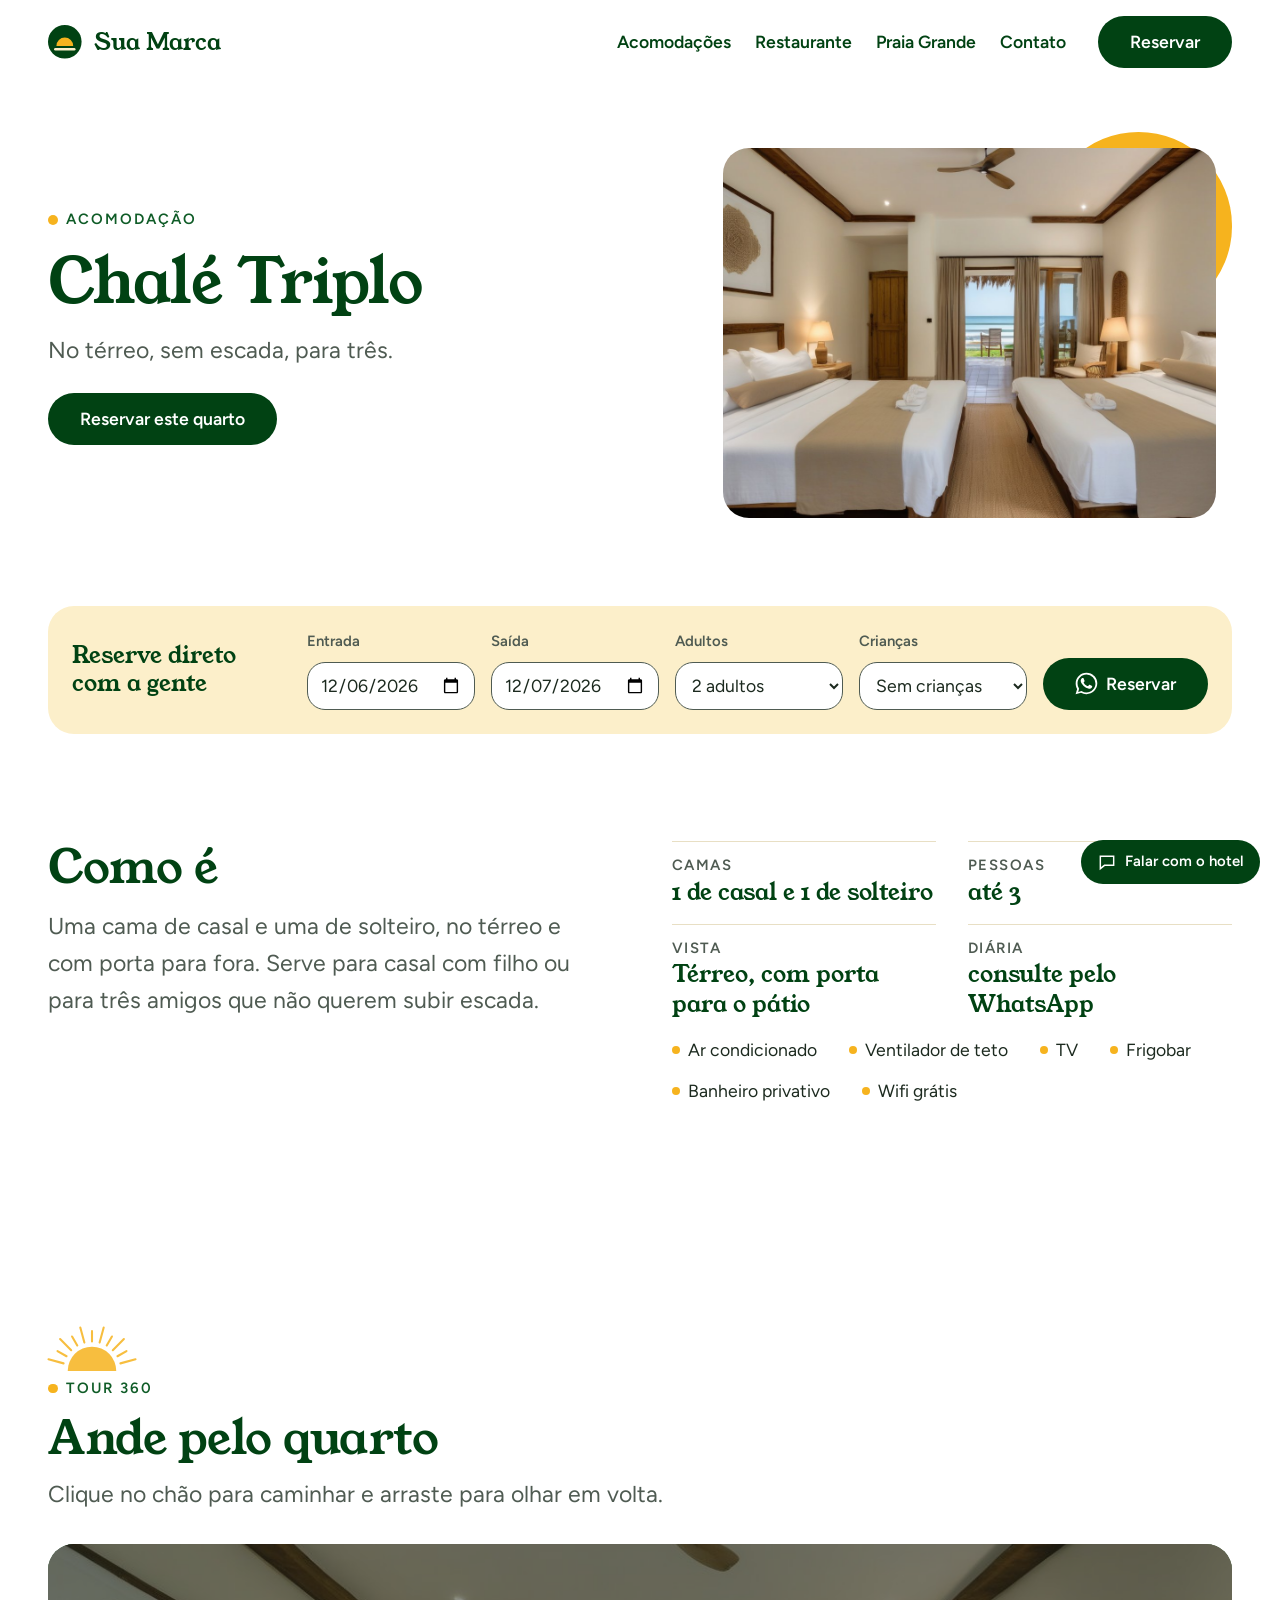
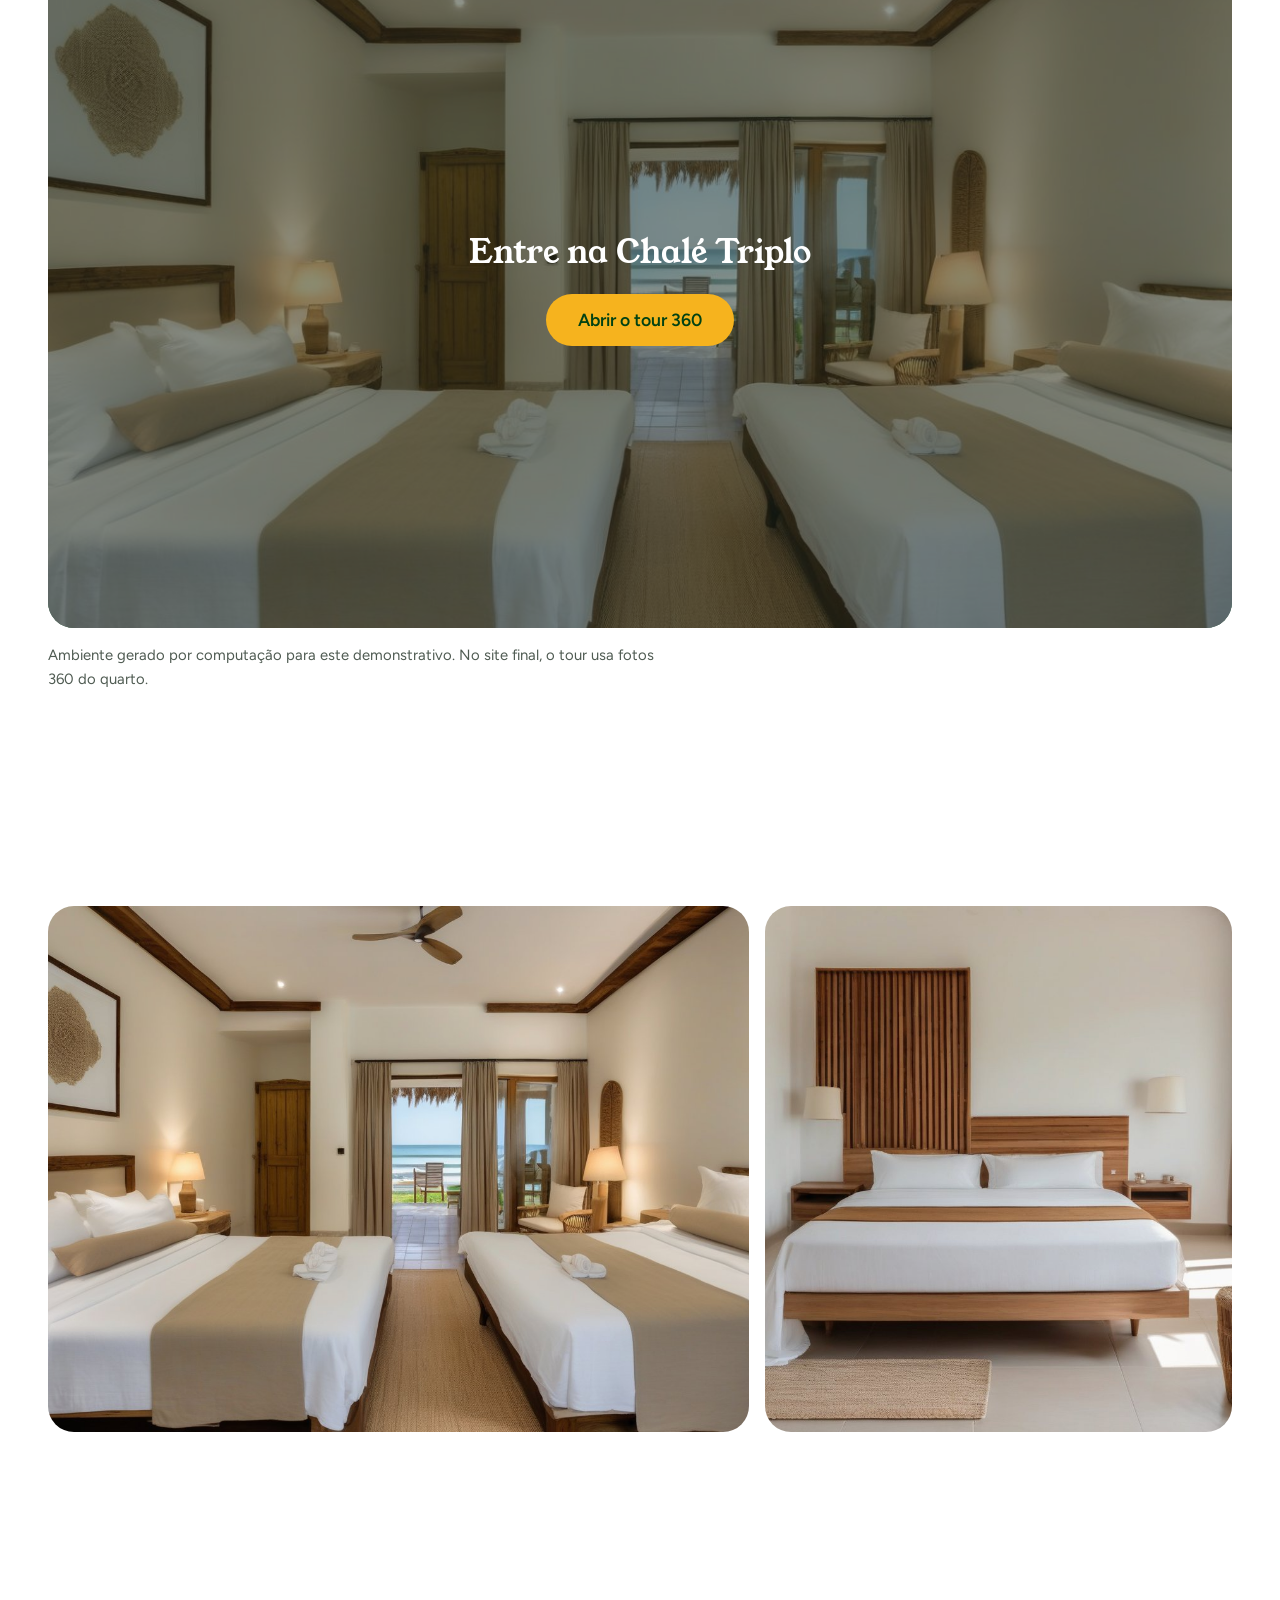
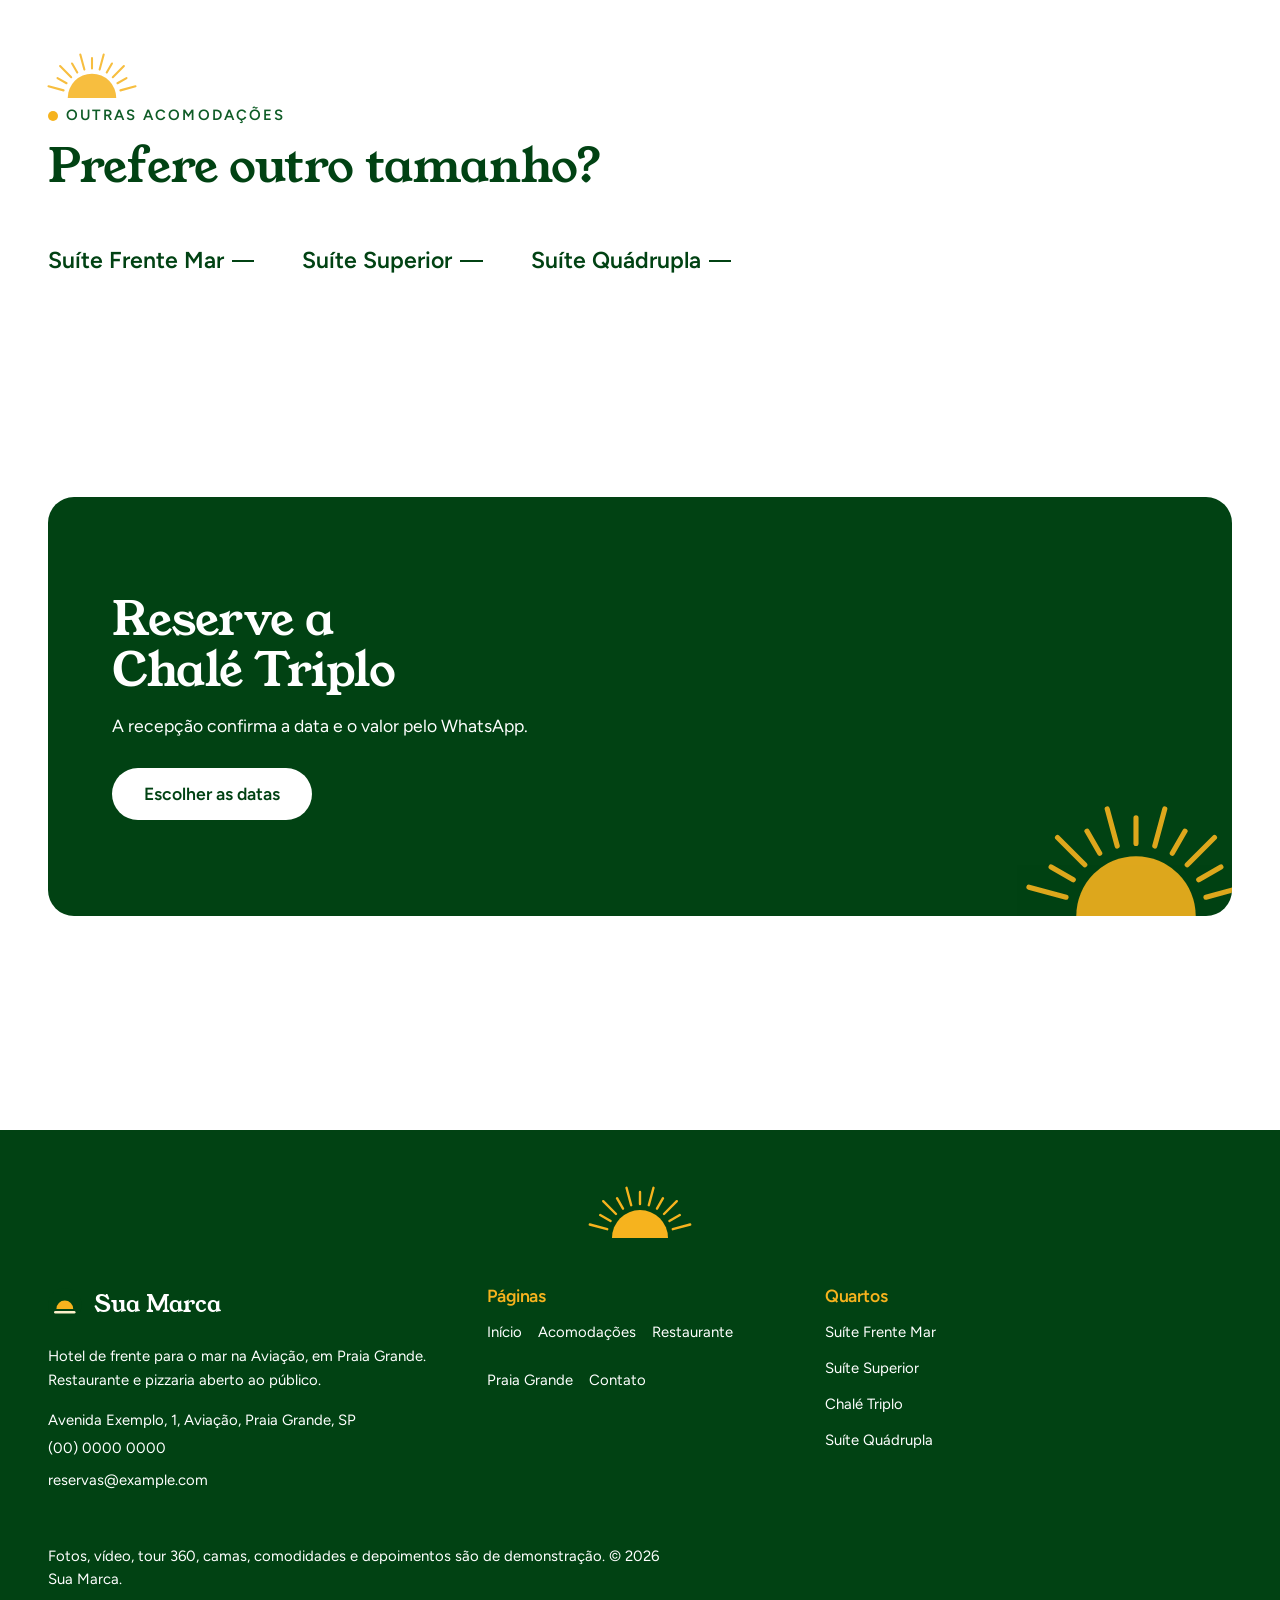
==== chale-triplo.html @ ce3e1bea "Demo multipagina com tour 360 dos quartos" ====
<!doctype html>
<html lang="pt-BR">
<head>
<meta charset="utf-8">
<meta name="viewport" content="width=device-width, initial-scale=1">
<title>Chalé Triplo em Praia Grande, de frente para o mar | Sua Marca</title>
<meta name="description" content="Chalé Triplo no hotel de frente para o mar da Aviação, em Praia Grande: No térreo, sem escada, para três. Tour 360 e reserva pelo WhatsApp.">
<link rel="canonical" href="https://lugusofficial.github.io/hotel-frente-mar-praia-grande/chale-triplo.html">
<meta property="og:type" content="website">
<meta property="og:site_name" content="Sua Marca">
<meta property="og:title" content="Chalé Triplo em Praia Grande, de frente para o mar | Sua Marca">
<meta property="og:description" content="Chalé Triplo no hotel de frente para o mar da Aviação, em Praia Grande: No térreo, sem escada, para três. Tour 360 e reserva pelo WhatsApp.">
<meta property="og:url" content="https://lugusofficial.github.io/hotel-frente-mar-praia-grande/chale-triplo.html">
<meta property="og:image" content="assets/frente-mar-2.jpg">
<meta name="twitter:card" content="summary_large_image">
<meta name="theme-color" content="#014213">
<link rel="icon" href="assets/favicon.svg" type="image/svg+xml">
<link rel="preconnect" href="https://fonts.googleapis.com">
<link rel="preconnect" href="https://fonts.gstatic.com" crossorigin>
<link rel="stylesheet" href="https://fonts.googleapis.com/css2?family=Young+Serif&family=Figtree:wght@400;600&display=swap">
<link rel="stylesheet" href="css/tokens.css?v=3a400d22">
<link rel="stylesheet" href="css/base.css?v=050fb767">
<link rel="stylesheet" href="css/site.css?v=3a13e930">
<script type="application/ld+json">{"@context": "https://schema.org", "@type": "Hotel", "name": "Sua Marca", "description": "Hotel de frente para o mar no bairro Aviação, em Praia Grande, com restaurante e pizzaria aberto ao público.", "url": "https://lugusofficial.github.io/hotel-frente-mar-praia-grande/", "telephone": "+0000000000", "email": "reservas@example.com", "address": {"@type": "PostalAddress", "streetAddress": "Avenida Exemplo, 1", "addressLocality": "Praia Grande", "addressRegion": "SP", "addressCountry": "BR"}, "amenityFeature": [{"@type": "LocationFeatureSpecification", "name": "Restaurante", "value": true}, {"@type": "LocationFeatureSpecification", "name": "Wifi grátis", "value": true}, {"@type": "LocationFeatureSpecification", "name": "Ar condicionado", "value": true}]}</script>
<script type="module" src="js/tour.js?v=59a9ff1e"></script>
<script src="js/main.js?v=dd145b68" defer></script>
<script src="js/atendente.js?v=088902ae" defer></script>
</head>
<body>
<a class="skip-link" href="#main">Pular para o conteúdo</a>
<header class="site-header">
  <div class="container site-header__inner">
    <a class="brand" href="index.html" aria-label="Sua Marca, página inicial"><svg class="brand__marca" viewBox="0 0 32 32" aria-hidden="true" focusable="false"><circle cx="16" cy="16" r="16" fill="#014213"/><path d="M8 20a8 8 0 0 1 16 0z" fill="#f6b31e"/><path d="M7 23h18" stroke="#fcefca" stroke-width="2.4" stroke-linecap="round"/></svg><span>Sua Marca</span></a>
    <button class="nav-toggle" type="button" aria-expanded="false" aria-controls="site-nav">
      <svg class="icon icon--menu" viewBox="0 0 24 24" aria-hidden="true" focusable="false"><path d="M4 7h16M4 12h16M4 17h16"/></svg>
      <svg class="icon icon--close" viewBox="0 0 24 24" aria-hidden="true" focusable="false" hidden><path d="M6 6l12 12M18 6L6 18"/></svg>
      <span class="visually-hidden">Menu</span>
    </button>
    <nav class="site-nav" id="site-nav" aria-label="Principal" data-open="false">
      <ul><li><a href="acomodacoes.html">Acomodações</a></li><li><a href="restaurante.html">Restaurante</a></li><li><a href="praia-grande.html">Praia Grande</a></li><li><a href="contato.html">Contato</a></li></ul>
      <a class="btn btn--primary" href="#reservar">Reservar</a>
    </nav>
  </div>
</header>
<main id="main">
  <section class="topo hero">
    <div class="container topo__grade">
      <div class="stack">
        <p class="kicker">Acomodação</p>
        <h1>Chalé Triplo</h1>
        <p class="lead">No térreo, sem escada, para três.</p>
        <div class="cluster"><a class="btn btn--primary" href="#reservar">Reservar este quarto</a></div>
      </div>
      <div class="topo__foto"><img src="assets/triplo-1.jpg" alt="Chalé com duas camas de lençol branco e faixas cor de areia, ventilador de teto e porta aberta para um pátio com o mar ao fundo" width="1216" height="832" decoding="async"></div>
    </div>
  </section>

<div class="reserva" id="reservar">
  <form class="container reserva__form" action="contato.html" method="get" data-reserva data-whatsapp="https://wa.me/0000000000" data-quarto="Chalé Triplo">
    <p class="reserva__titulo">Reserve direto com a gente</p>
    <div class="field"><label for="r-entrada">Entrada</label><input id="r-entrada" name="entrada" type="date" required></div>
    <div class="field"><label for="r-saida">Saída</label><input id="r-saida" name="saida" type="date" required></div>
    <div class="field"><label for="r-adultos">Adultos</label><select id="r-adultos" name="adultos"><option value="1">1 adulto</option><option value="2" selected>2 adultos</option><option value="3">3 adultos</option><option value="4">4 adultos</option></select></div>
    <div class="field"><label for="r-criancas">Crianças</label><select id="r-criancas" name="criancas"><option value="0" selected>Sem crianças</option><option value="1">1 criança</option><option value="2">2 crianças</option><option value="3">3 crianças</option></select></div>
    <button class="btn btn--primary" type="submit"><svg class="icon icon--wa" viewBox="0 0 24 24" aria-hidden="true" focusable="false"><path d="M17.47 14.38c-.3-.15-1.76-.87-2.03-.97-.27-.1-.47-.15-.67.15-.2.3-.77.97-.94 1.17-.17.2-.35.22-.65.07-.3-.15-1.26-.46-2.4-1.48-.89-.79-1.49-1.77-1.66-2.07-.17-.3-.02-.46.13-.61.13-.13.3-.35.45-.52.15-.17.2-.3.3-.5.1-.2.05-.37-.02-.52-.07-.15-.67-1.62-.92-2.22-.24-.58-.49-.5-.67-.51h-.57c-.2 0-.52.07-.8.37-.27.3-1.04 1.02-1.04 2.48s1.07 2.88 1.21 3.08c.15.2 2.1 3.2 5.08 4.49.71.31 1.26.49 1.69.63.71.23 1.36.2 1.87.12.57-.09 1.76-.72 2.01-1.41.25-.7.25-1.29.17-1.41-.07-.13-.27-.2-.57-.35zM12.05 21.5h-.01a9.4 9.4 0 0 1-4.79-1.31l-.34-.2-3.56.93.95-3.47-.22-.36a9.38 9.38 0 0 1-1.44-5.01c0-5.19 4.23-9.41 9.42-9.41a9.36 9.36 0 0 1 6.66 2.76 9.35 9.35 0 0 1 2.75 6.66c0 5.19-4.23 9.41-9.42 9.41zm8.02-17.43A11.27 11.27 0 0 0 12.05.75C5.8.75.72 5.83.72 12.08c0 2 .52 3.95 1.52 5.66L.62 23.25l5.65-1.48a11.3 11.3 0 0 0 5.78 1.48h.01c6.25 0 11.33-5.08 11.33-11.33 0-3.03-1.18-5.87-3.32-8.01z"/></svg>Reservar</button>
    <p class="form-status visually-hidden" role="status"></p>
  </form>
</div>

  <section class="section" aria-labelledby="como-titulo">
    <div class="container ficha-grade">
      <div class="stack">
        <h2 id="como-titulo">Como é</h2>
        <p class="lead">Uma cama de casal e uma de solteiro, no térreo e com porta para fora. Serve para casal com filho ou para três amigos que não querem subir escada.</p>
      </div>
      <div class="stack">
        <dl class="ficha">
          <div><dt>Camas</dt><dd>1 de casal e 1 de solteiro</dd></div>
          <div><dt>Pessoas</dt><dd>até 3</dd></div>
          <div><dt>Vista</dt><dd>Térreo, com porta para o pátio</dd></div>
          <div><dt>Diária</dt><dd>consulte pelo WhatsApp</dd></div>
        </dl>
        <ul class="comodidades"><li>Ar condicionado</li><li>Ventilador de teto</li><li>TV</li><li>Frigobar</li><li>Banheiro privativo</li><li>Wifi grátis</li></ul>
      </div>
    </div>
  </section>

  <section class="section" aria-labelledby="tour-titulo">
    <div class="container tour" data-tour>
      <div class="cabeca">
        <p class="kicker">Tour 360</p>
        <h2 id="tour-titulo">Ande pelo quarto</h2>
        <p class="lead">Clique no chão para caminhar e arraste para olhar em volta.</p>
      </div>
      <div class="tour__palco" data-tour-palco tabindex="0" aria-label="Tour 360 do quarto Chalé Triplo. Setas ou W A S D andam e giram.">
        <canvas aria-hidden="true"></canvas>
        <div class="tour__portas" data-tour-portas></div>
        <p class="tour__onde" data-tour-onde>Chalé Triplo</p>
        <div class="tour__controles">
          <button type="button" data-tour-mov="frente:1" aria-label="Andar para frente"><svg class="icon" viewBox="0 0 24 24" aria-hidden="true" focusable="false"><path d="M12 19V5M6 11l6-6 6 6"/></svg></button>
          <button type="button" data-tour-tela aria-label="Tela cheia"><svg class="icon" viewBox="0 0 24 24" aria-hidden="true" focusable="false"><path d="M4 9V4h5M20 9V4h-5M4 15v5h5M20 15v5h-5"/></svg></button>
          <button type="button" data-tour-mov="giro:-1" aria-label="Girar para a esquerda"><svg class="icon" viewBox="0 0 24 24" aria-hidden="true" focusable="false"><path d="M15 6l-6 6 6 6"/></svg></button>
          <button type="button" data-tour-mov="frente:-1" aria-label="Andar para trás"><svg class="icon" viewBox="0 0 24 24" aria-hidden="true" focusable="false"><path d="M12 5v14M6 13l6 6 6-6"/></svg></button>
          <button type="button" data-tour-mov="giro:1" aria-label="Girar para a direita"><svg class="icon" viewBox="0 0 24 24" aria-hidden="true" focusable="false"><path d="M9 6l6 6-6 6"/></svg></button>
        </div>
        <div class="tour__veu" data-tour-veu aria-hidden="true"></div>
        <div class="tour__capa">
          <img src="assets/triplo-1.jpg" alt="Chalé com duas camas de lençol branco e faixas cor de areia, ventilador de teto e porta aberta para um pátio com o mar ao fundo" width="1216" height="832" loading="lazy" decoding="async">
          <div>
            <p>Entre na Chalé Triplo</p>
            <button class="btn btn--primary" type="button" data-tour-entrar>Abrir o tour 360</button>
          </div>
        </div>
      </div>
      <p class="visually-hidden" role="status" data-tour-status></p>
      <p class="tour__aviso" data-tour-aviso hidden>O tour não abriu neste navegador. As fotos e a descrição estão logo abaixo.</p>
      <p class="tour__dica">Ambiente gerado por computação para este demonstrativo. No site final, o tour usa fotos 360 do quarto.</p>
    </div>
  </section>
<script type="application/json" id="tour-dados">{"inicio": "triplo", "nos": {"triplo": {"nome": "Chalé Triplo", "olhar": 0.3, "andar": 1.2, "dica": "Clique no chão para andar.", "links": [], "img": "assets/tour/triplo.jpg", "dist": "assets/tour/triplo-d.png"}}}</script>

  <section class="section">
    <div class="container">
      <h2 class="visually-hidden">Fotos</h2>
      <div class="galeria" data-reveal-filhos>
        <img src="assets/triplo-1.jpg" alt="Chalé com duas camas de lençol branco e faixas cor de areia, ventilador de teto e porta aberta para um pátio com o mar ao fundo" width="1216" height="832" loading="lazy" decoding="async">
        <img src="assets/triplo-2.jpg" alt="Chalé claro com cama de casal, cabeceira de madeira, banquinho de palha e tapete" width="1216" height="832" loading="lazy" decoding="async">
      </div>
    </div>
  </section>

  <section class="section" aria-labelledby="outros-titulo">
    <div class="container">
      <div class="cabeca">
        <p class="kicker">Outras acomodações</p>
        <h2 id="outros-titulo">Prefere outro tamanho?</h2>
      </div>
      <div class="outros"><a class="link-seta" href="suite-frente-mar.html">Suíte Frente Mar</a><a class="link-seta" href="suite-superior.html">Suíte Superior</a><a class="link-seta" href="suite-quadrupla.html">Suíte Quádrupla</a></div>
    </div>
  </section>

  <section class="section chamada">
    <div class="container">
      <div class="chamada__bloco">
        <h2>Reserve a Chalé Triplo</h2>
        <p>A recepção confirma a data e o valor pelo WhatsApp.</p>
        <a class="btn btn--claro" href="#reservar">Escolher as datas</a>
      </div>
    </div>
  </section>
</main>

<div class="atendente" data-atendente data-whatsapp="https://wa.me/0000000000" hidden>
  <button class="atendente__abrir" type="button" data-atendente-abrir aria-expanded="false" aria-controls="atendente-painel">
    <svg class="atendente__icone" viewBox="0 0 24 24" aria-hidden="true" focusable="false"><path d="M4 5h16v11H9l-5 4z"/></svg>
    <span>Falar com o hotel</span>
  </button>
  <div class="atendente__painel" id="atendente-painel" role="dialog" aria-labelledby="atendente-titulo" data-atendente-painel hidden>
    <div class="atendente__topo">
      <p class="atendente__titulo" id="atendente-titulo">Atendente de demonstração</p>
      <button class="atendente__fechar" type="button" data-atendente-fechar>
        <svg class="icon" viewBox="0 0 24 24" aria-hidden="true" focusable="false"><path d="M6 6l12 12M18 6L6 18"/></svg>
        <span class="visually-hidden">Fechar a conversa</span>
      </button>
    </div>
    <ol class="atendente__mensagens" data-atendente-mensagens aria-live="polite"></ol>
    <ul class="atendente__chips" data-atendente-chips></ul>
    <form class="atendente__form" data-atendente-form>
      <label class="visually-hidden" for="atendente-texto">Sua mensagem</label>
      <input id="atendente-texto" type="text" autocomplete="off" maxlength="200" placeholder="Pergunte sobre quartos, vista ou o restaurante">
      <button class="atendente__enviar" type="submit">Enviar</button>
    </form>
    <p class="atendente__aviso">Respostas automáticas de demonstração. Para reservar, a conversa segue no WhatsApp.</p>
  </div>
</div>
<footer class="site-footer">
  <div class="sol-divisor" aria-hidden="true"></div>
  <div class="container">
    <div class="rodape">
      <div class="stack">
        <a class="brand" href="index.html" aria-label="Sua Marca, página inicial"><svg class="brand__marca" viewBox="0 0 32 32" aria-hidden="true" focusable="false"><circle cx="16" cy="16" r="16" fill="#014213"/><path d="M8 20a8 8 0 0 1 16 0z" fill="#f6b31e"/><path d="M7 23h18" stroke="#fcefca" stroke-width="2.4" stroke-linecap="round"/></svg><span>Sua Marca</span></a>
        <p>Hotel de frente para o mar na Aviação, em Praia Grande. Restaurante e pizzaria aberto ao público.</p>
        <p>Avenida Exemplo, 1, Aviação, Praia Grande, SP<br><a href="tel:+0000000000">(00) 0000 0000</a><br><a href="mailto:reservas@example.com">reservas@example.com</a></p>
      </div>
      <nav aria-label="Rodapé">
        <h2>Páginas</h2>
        <ul><li><a href="index.html">Início</a></li><li><a href="acomodacoes.html">Acomodações</a></li><li><a href="restaurante.html">Restaurante</a></li><li><a href="praia-grande.html">Praia Grande</a></li><li><a href="contato.html">Contato</a></li></ul>
      </nav>
      <div>
        <h2>Quartos</h2>
        <ul><li><a href="suite-frente-mar.html">Suíte Frente Mar</a></li><li><a href="suite-superior.html">Suíte Superior</a></li><li><a href="chale-triplo.html">Chalé Triplo</a></li><li><a href="suite-quadrupla.html">Suíte Quádrupla</a></li></ul>
      </div>
    </div>
    <p class="rodape__fim">Fotos, vídeo, tour 360, camas, comodidades e depoimentos são de demonstração. © <span data-year>2026</span> Sua Marca.</p>
  </div>
</footer>
</body>
</html>
---- css/tokens.css ----
/* Tokens escritos a mao a partir do DESIGN.md do projeto: sol nascendo no mar.
   Branco dominante, o verde escuro da marca no texto forte, botoes e rodape,
   o amarelo do sol em blocos com texto verde em cima e o creme para alternar
   secoes. Sem vermelho, sem azul. */
:root {
  --branco: #ffffff;
  --verde: #014213;
  --verde-medio: #0f5c27;
  --sol: #f6b31e;
  --creme: #fcefca;
  --tinta: #1c2a1f;
  --cinza: #4f5b52;
  --linha: #e8dfc4;

  --color-bg: var(--branco);
  --color-text: var(--tinta);
  --color-muted: var(--cinza);
  --color-surface: var(--creme);
  --color-rule: var(--linha);
  --color-accent: var(--verde);
  --color-on-accent: var(--branco);
  --color-focus: var(--verde);

  /* Duas familias (teto do build-rules): Young Serif nos titulos, Figtree no
     texto, rotulos e botoes. O DESIGN.md pede ainda a Basic no texto corrido;
     ficou fora por ser a terceira familia. */
  --font-display: "Young Serif", Georgia, "Times New Roman", serif;
  --font-body: "Figtree", system-ui, -apple-system, "Segoe UI", sans-serif;
  --weight-display: 400;
  --weight-display-strong: 400;
  --weight-body: 400;
  --weight-body-medium: 600;

  --step--1: clamp(0.88rem, 0.85rem + 0.1vw, 0.94rem);
  --step-0: clamp(1rem, 0.96rem + 0.2vw, 1.1rem);
  --step-1: clamp(1.2rem, 1.12rem + 0.4vw, 1.45rem);
  --step-2: clamp(1.5rem, 1.3rem + 0.9vw, 2.05rem);
  --step-3: clamp(2rem, 1.6rem + 1.7vw, 3rem);
  --step-4: clamp(2.4rem, 1.8rem + 2.6vw, 4rem);
  --step-5: clamp(2.7rem, 1.9rem + 3.8vw, 5.2rem);
  --leading-body: 1.6;
  --leading-tight: 1.08;
  --measure: 62ch;

  --space-1: 0.25rem;
  --space-2: 0.5rem;
  --space-3: 0.75rem;
  --space-4: 1rem;
  --space-5: 1.5rem;
  --space-6: 2rem;
  --space-7: 3rem;
  --space-8: 4rem;
  --space-9: 6rem;
  --gutter: 1.25rem;
  --container: 74rem;
  --section-gap: clamp(5rem, 3.5rem + 4vw, 7rem);

  --radius-sm: 8px;
  --radius-md: 18px;
  --radius-lg: 26px;
  --radius-pill: 999px;

  /* Diametro do carimbo redondo do sol. */
  --carimbo: 5.5rem;
  /* Altura do arco do sol atras dos titulos. */
  --sol-altura: 5rem;

  --sombra: 0 14px 40px color-mix(in srgb, var(--verde) 22%, transparent);
}
---- css/base.css ----
/* Generated by scaffold.py. Base layer: reset, typography, primitives. Do not duplicate these rules in site.css. */
*, *::before, *::after { box-sizing: border-box; }
* { margin: 0; }
html { -webkit-text-size-adjust: 100%; scroll-behavior: smooth; }
body {
  background: var(--color-bg);
  color: var(--color-text);
  font-family: var(--font-body);
  font-weight: var(--weight-body);
  font-size: var(--step-0);
  line-height: var(--leading-body);
  -webkit-font-smoothing: antialiased;
  overflow-wrap: anywhere;
}
img, svg, video { display: block; max-width: 100%; height: auto; }
img { border-radius: var(--radius-md); }
input, button, textarea, select { font: inherit; color: inherit; }
button { cursor: pointer; }
a { color: inherit; text-decoration-thickness: 1px; text-underline-offset: 0.15em; cursor: pointer; }
ul, ol { list-style: none; padding: 0; }
[hidden] { display: none !important; }
table { border-collapse: collapse; width: 100%; }
th, td { text-align: left; padding: var(--space-2) 0; vertical-align: top; }
hr, .rule { border: 0; border-top: 1px solid var(--color-rule); }

h1, h2, h3, h4 {
  font-family: var(--font-display);
  font-weight: var(--weight-display);
  line-height: var(--leading-tight);
  letter-spacing: -0.01em;
  text-wrap: balance;
}
h1 { font-size: var(--step-5); }
h2 { font-size: var(--step-3); }
h3 { font-size: var(--step-1); }
p, li, td, th, dd, dt, label, blockquote { max-width: var(--measure); }
.lead { font-size: var(--step-1); color: var(--color-muted); }
.muted { color: var(--color-muted); }
.label { font-size: var(--step--1); letter-spacing: 0.08em; text-transform: uppercase; color: var(--color-muted); }
.display { font-size: var(--step-4); font-family: var(--font-display); font-weight: var(--weight-display); line-height: var(--leading-tight); }

/* Layout primitives */
.container { width: min(100% - 2 * var(--gutter), var(--container)); margin-inline: auto; }
.container--narrow { max-width: 40rem; }
.container--wide { max-width: 90rem; }
.section { padding-block: var(--section-gap); }
.stack > * + * { margin-top: var(--space-4); }
.stack--lg > * + * { margin-top: var(--space-6); }
.stack--xl > * + * { margin-top: var(--space-8); }
.cluster { display: flex; flex-wrap: wrap; gap: var(--space-4); align-items: center; }
.split { display: grid; gap: var(--space-6); align-items: start; }
.grid { display: grid; gap: var(--space-6) var(--space-7); }
.media { border-radius: var(--radius-lg); overflow: hidden; }
.media img { border-radius: inherit; width: 100%; }
.surface { background: var(--color-surface); border-radius: var(--radius-lg); padding: var(--space-6); }
.numeral { font-family: var(--font-display); font-size: var(--step-4); line-height: 1; color: var(--color-muted); }
@media (min-width: 48em) {
  .split { grid-template-columns: repeat(2, minmax(0, 1fr)); gap: var(--space-8); }
  .split--wide-media { grid-template-columns: 5fr 7fr; }
  .split--wide-text { grid-template-columns: 7fr 5fr; }
  .grid--3 { grid-template-columns: repeat(3, minmax(0, 1fr)); }
  .grid--2 { grid-template-columns: repeat(2, minmax(0, 1fr)); }
  .surface { padding: var(--space-8); }
}

/* Buttons: pill by default, one primary per viewport */
.btn {
  display: inline-flex; align-items: center; justify-content: center; gap: var(--space-2);
  min-height: 3rem; padding: var(--space-3) var(--space-6);
  border-radius: var(--radius-pill); border: 0;
  font-weight: var(--weight-body-medium); text-decoration: none; cursor: pointer;
  transition: opacity 150ms ease, transform 150ms ease;
}
.btn--primary { background: var(--color-accent); color: var(--color-on-accent); }
.btn--primary:hover { opacity: 0.9; }
.btn--primary:active { transform: translateY(1px); }
.btn--link { padding-inline: 0; min-height: auto; text-decoration: underline; text-underline-offset: 0.2em; }
.icon { width: 1.25em; height: 1.25em; fill: none; stroke: currentColor; stroke-width: 1.75; stroke-linecap: round; stroke-linejoin: round; flex: none; }

/* Header and navigation */
.site-header { padding-block: var(--space-4); }
.site-header__inner { display: flex; align-items: center; justify-content: space-between; gap: var(--space-4); flex-wrap: wrap; }
.brand { font-family: var(--font-display); font-weight: var(--weight-display-strong); font-size: var(--step-1); text-decoration: none; }
.nav-toggle { background: none; border: 0; padding: var(--space-2); border-radius: var(--radius-pill); display: inline-flex; }
.site-nav { display: none; width: 100%; padding-top: var(--space-4); }
.site-nav[data-open="true"] { display: block; }
.site-nav ul { display: flex; flex-direction: column; gap: var(--space-3); margin-bottom: var(--space-4); }
.site-nav a:not(.btn) { text-decoration: none; padding-block: var(--space-2); display: inline-block; }
.site-nav a:not(.btn):hover { text-decoration: underline; }
@media (min-width: 48em) {
  .nav-toggle { display: none; }
  .site-nav { display: flex; width: auto; padding: 0; align-items: center; gap: var(--space-6); }
  .site-nav ul { flex-direction: row; gap: var(--space-5); margin: 0; }
}

/* Forms: visible labels, one rule per field */
.field { display: grid; gap: var(--space-2); }
.field input, .field textarea {
  width: 100%; padding: var(--space-3) var(--space-4);
  background: transparent; border: 1px solid var(--color-rule); border-radius: var(--radius-md);
}
.field textarea { min-height: 8rem; resize: vertical; }
.form-status { color: var(--color-muted); min-height: 1.5em; }

/* Footer */
.site-footer { padding-block: var(--space-8) var(--space-6); color: var(--color-muted); font-size: var(--step--1); }
.site-footer nav ul { display: flex; flex-wrap: wrap; gap: var(--space-4); }
.site-footer a { text-decoration: none; }
.site-footer a:hover { text-decoration: underline; }

/* Accessibility */
.visually-hidden { position: absolute; width: 1px; height: 1px; overflow: hidden; clip: rect(0 0 0 0); white-space: nowrap; }
.skip-link { position: absolute; left: -999px; top: var(--space-4); z-index: 10; background: var(--color-accent); color: var(--color-on-accent); padding: var(--space-3) var(--space-5); border-radius: var(--radius-pill); text-decoration: none; }
.skip-link:focus { left: var(--space-4); }
:focus-visible { outline: 2px solid var(--color-focus); outline-offset: 3px; border-radius: var(--radius-sm); }
@media (prefers-reduced-motion: reduce) {
  *, *::before, *::after { animation-duration: 0.01ms !important; animation-iteration-count: 1 !important; transition-duration: 0.01ms !important; scroll-behavior: auto !important; }
}
---- css/site.css ----
/* Camada do site: sol nascendo no mar. Branco dominante, o verde escuro da
   marca em titulos, botoes e rodape, o amarelo do sol em blocos com texto
   verde (carimbos redondos, faixa do restaurante), creme para alternar e o
   arco do sol nascente (assets/sol.svg) atras dos titulos e no divisor do
   heroi. So tokens. */

body { overflow-x: hidden; color: var(--tinta); }
h1, h2, h3 { color: var(--verde); letter-spacing: -0.01em; }
h2 { font-size: var(--step-3); }
.lead { color: var(--cinza); }

/* Rotulo com o pontinho do sol na frente */
.kicker { display: inline-flex; align-items: center; gap: var(--space-2); font-weight: var(--weight-body-medium); font-size: var(--step--1); letter-spacing: 0.14em; text-transform: uppercase; color: var(--verde-medio); }
.kicker::before { content: ""; width: 0.6rem; height: 0.6rem; border-radius: var(--radius-pill); background: var(--sol); flex: none; }

/* Cabeca de secao: o arco do sol nasce atras do rotulo e do titulo */
.cabeca { position: relative; isolation: isolate; display: grid; gap: var(--space-3); margin-bottom: var(--space-7); max-width: 46rem; padding-top: calc(var(--sol-altura) * 0.72); }
.cabeca::before { content: ""; position: absolute; z-index: -1; left: calc(-1 * var(--space-2)); top: 0; width: calc(var(--sol-altura) * 1.3); height: calc(var(--sol-altura) * 0.65); background: url("../assets/sol.svg") no-repeat left bottom / contain; opacity: 0.85; }
.stack > .cabeca { margin-bottom: var(--space-2); }

/* Divisor: o sol nascendo sobre a linha do horizonte */
.sol-divisor { height: calc(var(--sol-altura) * 0.75); background: url("../assets/sol.svg") no-repeat center bottom / contain; }

/* Botoes */
.btn { font-weight: var(--weight-body-medium); transition: background-color 200ms ease, color 200ms ease, transform 200ms ease; }
.btn:hover { transform: translateY(-2px); }
.btn--primary:hover { opacity: 1; background: var(--verde-medio); }
.btn--claro { background: var(--branco); color: var(--verde); }
.btn--claro:hover { background: var(--creme); }
.btn .icon--wa { width: 1.3em; height: 1.3em; fill: currentColor; stroke: none; }
.link-seta { font-weight: var(--weight-body-medium); color: var(--verde); text-decoration: none; display: inline-flex; align-items: center; gap: var(--space-2); min-height: 44px; }
.link-seta::after { content: ""; width: 1.4rem; height: 2px; background: currentColor; transition: width 250ms ease; }
.link-seta:hover::after { width: 2.4rem; }

/* Cabecalho */
.site-header { position: sticky; top: 0; z-index: 30; background: var(--branco); transition: background-color 250ms ease; }
.site-header.is-sobre { background: transparent; }
.site-header.is-sobre .brand, .site-header.is-sobre .nav-toggle, .site-header.is-sobre .site-nav a:not(.btn) { color: var(--branco); }
.site-header.is-aberto { background: var(--branco); }
.site-header.is-aberto .brand, .site-header.is-aberto .nav-toggle, .site-header.is-aberto .site-nav a:not(.btn) { color: var(--verde); }
.brand { display: inline-flex; align-items: center; gap: var(--space-3); font-size: var(--step-1); color: var(--verde); }
.brand__marca { width: 2.1rem; height: 2.1rem; flex: none; }
.nav-toggle { color: var(--verde); min-width: 44px; min-height: 44px; align-items: center; justify-content: center; }
.site-nav a:not(.btn) { font-weight: var(--weight-body-medium); color: var(--verde); }
.site-nav a[aria-current="page"]:not(.btn) { text-decoration: underline; text-decoration-color: var(--sol); text-decoration-thickness: 3px; text-underline-offset: 0.45em; }
@media (min-width: 48em) and (max-width: 67.99em) {
  .nav-toggle { display: inline-flex; }
  .site-nav { display: none; width: 100%; padding-top: var(--space-4); }
  .site-nav[data-open="true"] { display: block; }
  .site-nav ul { flex-direction: column; gap: var(--space-3); margin-bottom: var(--space-4); }
}

/* Heroi de video. Sem o video, o fundo e o verde da marca. */
.cena { position: relative; min-height: 100svh; margin-top: calc(-1 * var(--altura-header, 4.5rem)); display: grid; align-items: end; color: var(--branco); overflow: hidden; background: var(--verde); }
.cena__midia, .cena__midia video, .cena__midia img { position: absolute; inset: 0; width: 100%; height: 100%; object-fit: cover; }
.cena__midia img { border-radius: inherit; }
.cena__midia::after { content: ""; position: absolute; inset: 0; background: color-mix(in srgb, var(--tinta) 42%, transparent); }
.cena video::-webkit-media-controls-start-playback-button { display: none; }
.cena__texto { position: relative; z-index: 1; display: grid; gap: var(--space-4); justify-items: start; padding-block: var(--space-9) var(--space-9); }
.cena .kicker, .cena h1, .cena .link-seta { color: var(--branco); }
.cena h1 { font-size: var(--step-5); max-width: 13ch; }
.cena p { font-size: var(--step-1); max-width: 36ch; }
.cena .cluster { margin-top: var(--space-3); gap: var(--space-5); }
.cena .btn--primary { background: var(--sol); color: var(--verde); }
.cena .btn--primary:hover { background: var(--creme); }
.cena__seta { position: absolute; z-index: 1; left: var(--gutter); bottom: var(--space-5); width: 2.75rem; height: 2.75rem; display: grid; place-items: center; border-radius: var(--radius-pill); color: var(--verde); background: var(--sol); text-decoration: none; animation: desce 2.6s ease-in-out infinite; }
@keyframes desce { 0%, 100% { transform: translateY(0); } 50% { transform: translateY(8px); } }
@media (min-width: 48em) { .cena__seta { display: none; } }
.cena + .sol-divisor { margin-top: var(--space-6); }

/* Topo das paginas internas: foto com o sol redondo nascendo atras */
.topo { padding-block: var(--space-7) var(--space-8); }
.topo__grade { display: grid; gap: var(--space-7); align-items: center; }
@media (min-width: 52em) { .topo__grade { grid-template-columns: 6fr 5fr; gap: var(--space-8); } }
.topo h1 { font-size: var(--step-4); max-width: 16ch; }
.topo .cluster { margin-top: var(--space-5); }
.topo__foto { position: relative; isolation: isolate; margin-right: var(--space-4); margin-top: var(--space-4); }
.topo__foto::before { content: ""; position: absolute; z-index: -1; right: calc(-1 * var(--space-4)); top: calc(-1 * var(--space-4)); width: 38%; aspect-ratio: 1; border-radius: var(--radius-pill); background: var(--sol); }
.topo__foto img { width: 100%; aspect-ratio: 4 / 3; object-fit: cover; border-radius: var(--radius-lg); }

/* Carimbo: o sol redondo, texto verde */
.carimbo { display: inline-grid; place-content: center; text-align: center; flex: none; width: var(--carimbo); aspect-ratio: 1; border-radius: var(--radius-pill); background: var(--sol); color: var(--verde); font-size: var(--step--1); font-weight: var(--weight-body-medium); line-height: 1.15; }
.carimbo strong { font-family: var(--font-display); font-weight: var(--weight-display); font-size: var(--step-2); line-height: 1; }
.carimbo--canto { position: absolute; right: var(--space-4); bottom: calc(-1 * var(--space-5)); width: 4.75rem; }

/* Barra de reserva */
.reserva { position: relative; z-index: 2; padding-top: var(--space-5); }
.reserva__form { display: grid; gap: var(--space-4); align-items: end; padding: var(--space-5); border-radius: var(--radius-lg); background: var(--creme); }
.reserva__titulo { font-family: var(--font-display); font-weight: var(--weight-display); font-size: var(--step-1); color: var(--verde); line-height: 1.2; }
.reserva .field label { font-size: var(--step--1); font-weight: var(--weight-body-medium); color: var(--cinza); white-space: nowrap; overflow: hidden; text-overflow: ellipsis; }
@media (min-width: 40em) { .reserva__form { grid-template-columns: repeat(2, minmax(0, 1fr)); } .reserva__titulo { grid-column: 1 / -1; } }
@media (min-width: 64em) { .reserva__form { grid-template-columns: minmax(0, 1.3fr) repeat(4, minmax(0, 1fr)) auto; } .reserva__titulo { grid-column: auto; align-self: center; } }
.reserva .field { min-width: 0; }
.reserva .field input, .reserva .field select { min-width: 0; width: 100%; height: 3rem; padding-block: 0; padding-inline: var(--space-3); line-height: 1.2; }

/* Historia: foto da varanda e o texto */
.historia { display: grid; gap: var(--space-7); align-items: center; }
@media (min-width: 52em) { .historia { grid-template-columns: 5fr 6fr; gap: var(--space-8); } }
.historia__foto img { width: 100%; aspect-ratio: 4 / 5; object-fit: cover; border-radius: var(--radius-lg); }

/* Quartos em grade: e a lista de produtos do hotel */
.quartos { display: grid; gap: var(--space-8) var(--space-6); }
@media (min-width: 40em) { .quartos { grid-template-columns: repeat(2, minmax(0, 1fr)); } }
@media (min-width: 72em) { .quartos { grid-template-columns: repeat(4, minmax(0, 1fr)); } }
.quarto { display: grid; gap: var(--space-2); align-content: start; text-decoration: none; color: inherit; }
.quarto__foto { position: relative; margin-bottom: var(--space-5); }
.quarto__foto img { width: 100%; aspect-ratio: 4 / 3; object-fit: cover; border-radius: var(--radius-lg); transition: transform 400ms ease; }
.quarto:hover .quarto__foto img { transform: translateY(-4px); }
.quarto h3 { font-size: var(--step-2); transition: color 200ms ease; }
.quarto:hover h3 { color: var(--verde-medio); text-decoration: underline; text-decoration-color: var(--sol); text-decoration-thickness: 3px; text-underline-offset: 0.2em; }
.quarto p { color: var(--cinza); }
.quarto .quarto__vista { font-weight: var(--weight-body-medium); font-size: var(--step--1); color: var(--verde-medio); }
.quartos__mais { margin-top: var(--space-7); }

/* Faixa do restaurante: bloco amarelo cheio, texto verde */
.faixa-sol { background: var(--sol); color: var(--verde); }
.faixa-sol h2, .faixa-sol .kicker, .faixa-sol .lead, .faixa-sol p { color: var(--verde); }
.faixa-sol .kicker::before { background: var(--verde); }
.restaurante { display: grid; gap: var(--space-8); align-items: center; }
@media (min-width: 56em) { .restaurante { grid-template-columns: 6fr 5fr; } }
.restaurante__texto { display: grid; gap: var(--space-5); justify-items: start; }
.restaurante__texto h2 { font-size: var(--step-4); max-width: 15ch; }
.restaurante__foto img { width: 100%; aspect-ratio: 4 / 5; object-fit: cover; border-radius: var(--radius-lg); }
.pratos { display: flex; flex-wrap: wrap; gap: var(--space-2) var(--space-5); font-family: var(--font-display); font-size: var(--step-1); }
.pratos li { display: inline-flex; align-items: center; gap: var(--space-2); }
.pratos li::before { content: ""; width: 0.45rem; height: 0.45rem; border-radius: var(--radius-pill); background: var(--verde); flex: none; }

/* Depoimentos */
.avaliacoes { display: grid; gap: var(--space-8); align-items: center; }
@media (min-width: 56em) { .avaliacoes { grid-template-columns: 5fr 6fr; } }
.fonte { margin-top: var(--space-4); font-size: var(--step--1); color: var(--cinza); max-width: 40ch; }
.depo { position: relative; }
.depo__trilho { display: grid; }
.depo__item { grid-area: 1 / 1; margin: 0; opacity: 0; visibility: hidden; transform: translateY(12px); transition: opacity 500ms ease, transform 500ms ease, visibility 0s 500ms; }
.depo__item.is-atual { opacity: 1; visibility: visible; transform: none; transition: opacity 500ms ease, transform 500ms ease; }
.depo blockquote { font-family: var(--font-display); font-weight: var(--weight-display); font-size: var(--step-2); line-height: 1.3; color: var(--verde); max-width: none; }
.depo blockquote::before { content: "\201C"; display: block; font-size: 5rem; line-height: 1; height: 2.8rem; color: var(--sol); }
.depo cite { display: block; margin-top: var(--space-4); font-style: normal; font-weight: var(--weight-body-medium); color: var(--cinza); }
.depo__nav { display: flex; gap: var(--space-1); margin-top: var(--space-5); margin-left: calc(-1 * var(--space-3)); }
.depo__ponto { width: 44px; height: 44px; border: 0; background: none; display: grid; place-items: center; }
.depo__ponto::before { content: ""; width: 0.6rem; height: 0.6rem; border-radius: var(--radius-pill); background: var(--cinza); transition: background-color 300ms ease, transform 300ms ease; }
.depo__ponto[aria-current="true"]::before { background: var(--verde); transform: scale(1.5); }

/* Superficie creme para alternar */
.fundo-creme { background: var(--creme); }

/* Outras categorias, sem pagina propria */
.outras { display: grid; gap: var(--space-6); }
@media (min-width: 48em) { .outras { grid-template-columns: repeat(3, minmax(0, 1fr)); gap: var(--space-7); } }
.outras h3 { font-size: var(--step-2); margin-bottom: var(--space-2); }
.outras p { color: var(--cinza); }

/* Localizacao e listas de fato */
.local { display: grid; gap: var(--space-7); align-items: center; }
@media (min-width: 52em) { .local { grid-template-columns: 6fr 5fr; } }
.local > img { width: 100%; aspect-ratio: 4 / 3; object-fit: cover; border-radius: var(--radius-lg); }
.distancias { display: grid; gap: var(--space-3); margin-block: var(--space-5); }
.distancias li { display: flex; justify-content: space-between; gap: var(--space-4); padding-bottom: var(--space-3); border-bottom: 1px solid var(--linha); }
.distancias li > :first-child { flex: none; }
.distancias li > :last-child { color: var(--cinza); text-align: right; }
.distancias a { color: var(--verde); font-weight: var(--weight-body-medium); }

/* Chamada final: bloco verde com cantos suaves */
.chamada__bloco { position: relative; isolation: isolate; overflow: hidden; display: grid; gap: var(--space-4); justify-items: start; padding: var(--space-8) var(--space-6); border-radius: var(--radius-lg); background: var(--verde); color: var(--branco); }
.chamada__bloco h2 { color: var(--branco); max-width: 18ch; }
.chamada__bloco .btn { margin-top: var(--space-3); }
.chamada__bloco::after { content: ""; position: absolute; z-index: -1; right: calc(-1 * var(--space-6)); bottom: 0; width: calc(var(--sol-altura) * 3.2); height: calc(var(--sol-altura) * 1.6); background: url("../assets/sol.svg") no-repeat right bottom / contain; opacity: 0.9; }
@media (min-width: 48em) { .chamada__bloco { padding: var(--space-9) var(--space-8); } }
@media (max-width: 47.99em) { .chamada__bloco::after { opacity: 0.35; } }

/* Pagina de quarto */
.ficha-grade { display: grid; gap: var(--space-7); }
@media (min-width: 52em) { .ficha-grade { grid-template-columns: 1fr 1fr; gap: var(--space-8); } }
.ficha { display: grid; grid-template-columns: repeat(2, minmax(0, 1fr)); gap: var(--space-4) var(--space-6); }
.ficha div { padding-top: var(--space-3); border-top: 1px solid var(--linha); }
.ficha dt { font-size: var(--step--1); font-weight: var(--weight-body-medium); letter-spacing: 0.1em; text-transform: uppercase; color: var(--cinza); }
.ficha dd { margin: 0; font-family: var(--font-display); font-weight: var(--weight-display); font-size: var(--step-1); color: var(--verde); line-height: 1.3; }
.comodidades { display: flex; flex-wrap: wrap; gap: var(--space-3) var(--space-6); }
.comodidades li { display: inline-flex; align-items: center; gap: var(--space-2); }
.comodidades li::before { content: ""; width: 0.5rem; height: 0.5rem; border-radius: var(--radius-pill); background: var(--sol); flex: none; }
.galeria { display: grid; gap: var(--space-4); }
@media (min-width: 48em) { .galeria { grid-template-columns: minmax(0, 3fr) minmax(0, 2fr); } }
.galeria img { width: 100%; height: 100%; object-fit: cover; border-radius: var(--radius-lg); aspect-ratio: 4 / 3; }
.outros { display: flex; flex-wrap: wrap; gap: var(--space-2) var(--space-7); }
.outros .link-seta { font-size: var(--step-1); }

/* Tabela comparativa */
.comparar { font-size: var(--step-0); }
.comparar th, .comparar td { padding: var(--space-3) var(--space-4) var(--space-3) 0; border-bottom: 1px solid var(--linha); }
.comparar thead th { font-size: var(--step--1); font-weight: var(--weight-body-medium); letter-spacing: 0.1em; text-transform: uppercase; color: var(--cinza); }
.comparar a { color: var(--verde); font-weight: var(--weight-body-medium); }
@media (max-width: 47.99em) { .comparar thead { display: none; } .comparar tr { display: grid; grid-template-columns: 1fr 1fr; padding-block: var(--space-3); } .comparar th { grid-column: 1 / -1; } }

/* Pagina do restaurante */
.mesa { display: grid; gap: var(--space-7); align-items: center; }
@media (min-width: 52em) { .mesa { grid-template-columns: 5fr 6fr; gap: var(--space-8); } }
.mesa > img { width: 100%; aspect-ratio: 4 / 5; object-fit: cover; border-radius: var(--radius-lg); }
.mesa__lista { display: grid; gap: var(--space-1); margin-block: var(--space-5); font-family: var(--font-display); font-size: var(--step-3); line-height: 1.2; color: var(--verde); }
.mesa__lista li { display: flex; align-items: center; gap: var(--space-4); }
.mesa__lista li::before { content: ""; width: 0.8rem; height: 0.8rem; border-radius: var(--radius-pill); background: var(--sol); flex: none; }
.publico { display: grid; gap: var(--space-4); justify-items: start; }
.publico h2 { font-size: var(--step-4); max-width: 16ch; }

/* Pagina de Praia Grande */
.fazer { display: grid; gap: var(--space-5); margin-top: var(--space-5); }
@media (min-width: 40em) { .fazer { grid-template-columns: repeat(2, minmax(0, 1fr)); } }
.fazer li::before { content: ""; display: block; width: 2.5rem; height: 1.25rem; margin-bottom: var(--space-3); background: url("../assets/sol.svg") no-repeat left bottom / contain; }
.fazer h3 { font-size: var(--step-1); margin-bottom: var(--space-2); }
.fazer p { color: var(--cinza); }
.chegar { display: grid; gap: var(--space-7); align-items: center; }
@media (min-width: 52em) { .chegar { grid-template-columns: 6fr 5fr; } }
.chegar > img { width: 100%; aspect-ratio: 4 / 5; object-fit: cover; border-radius: var(--radius-lg); }
.endereco { font-weight: var(--weight-body-medium); margin-bottom: var(--space-5); }

/* Contato */
.contato { display: grid; gap: var(--space-7); align-items: start; }
@media (min-width: 52em) { .contato { grid-template-columns: 6fr 5fr; } }
.form { display: grid; gap: var(--space-4); padding: var(--space-6); border-radius: var(--radius-lg); background: var(--creme); }
.form .grid--2 { gap: var(--space-4); }
.field label { font-weight: var(--weight-body-medium); }
.field input, .field select { width: 100%; min-height: 3rem; padding: var(--space-3) var(--space-4); background: var(--branco); border: 1px solid var(--cinza); border-radius: var(--radius-md); }
.form .btn { justify-self: start; }

/* Tour andavel */
.tour { display: grid; gap: var(--space-4); }
.tour .cabeca { margin-bottom: var(--space-4); }
.tour__palco { position: relative; height: min(76svh, 44rem); min-height: 24rem; border-radius: var(--radius-lg); overflow: hidden; background: var(--verde); outline-offset: 4px; }
.tour__palco:fullscreen { border-radius: var(--radius-sm); height: 100%; }
.tour__palco canvas { position: absolute; inset: 0; width: 100%; height: 100%; touch-action: none; cursor: grab; display: block; }
.tour__palco canvas:active { cursor: grabbing; }
.tour__capa { position: absolute; inset: 0; display: grid; place-items: center; text-align: center; color: var(--branco); z-index: 3; }
.tour__capa img { position: absolute; inset: 0; width: 100%; height: 100%; object-fit: cover; border-radius: inherit; }
.tour__capa::after { content: ""; position: absolute; inset: 0; background: color-mix(in srgb, var(--tinta) 50%, transparent); }
.tour__capa > div { position: relative; z-index: 1; display: grid; gap: var(--space-4); justify-items: center; padding: var(--space-5); }
.tour__capa p { font-family: var(--font-display); font-weight: var(--weight-display); font-size: var(--step-2); max-width: 22ch; }
.tour__capa .btn--primary { background: var(--sol); color: var(--verde); }
.tour__capa .btn--primary:hover { background: var(--creme); }
.tour[data-ativo] .tour__capa { opacity: 0; visibility: hidden; transition: opacity 600ms ease, visibility 0s 600ms; }
.tour__onde { position: absolute; left: var(--space-4); top: var(--space-4); z-index: 2; background: var(--branco); color: var(--verde); font-weight: var(--weight-body-medium); font-size: var(--step--1); padding: var(--space-2) var(--space-4); border-radius: var(--radius-pill); }
.tour__portas { position: absolute; inset: 0; z-index: 2; pointer-events: none; }
.tour__porta { position: absolute; left: 0; top: 0; pointer-events: auto; display: inline-flex; align-items: center; gap: var(--space-2); min-height: 44px; padding: var(--space-2) var(--space-4) var(--space-2) var(--space-2); border: 0; border-radius: var(--radius-pill); background: var(--branco); color: var(--verde); font-weight: var(--weight-body-medium); white-space: nowrap; }
.tour__porta:hover { background: var(--creme); }
.tour__porta--passo { background: var(--verde); color: var(--branco); }
.tour__porta--passo:hover { background: var(--verde-medio); }
.tour__porta--passo .tour__seta { background: var(--sol); }
.tour__porta--passo .tour__seta::before { border-color: var(--verde); }
.tour__porta[data-lado="d"] { flex-direction: row-reverse; padding: var(--space-2) var(--space-2) var(--space-2) var(--space-4); }
.tour__seta { width: 2rem; height: 2rem; border-radius: var(--radius-pill); background: var(--verde); display: grid; place-items: center; animation: desce 2.4s ease-in-out infinite; }
.tour__seta::before { content: ""; width: 0.6rem; height: 0.6rem; border-top: 3px solid var(--branco); border-right: 3px solid var(--branco); transform: rotate(-45deg) translate(-1px, 2px); }
.tour__porta[data-lado="e"] .tour__seta::before { transform: rotate(-135deg) translate(-1px, 2px); }
.tour__porta[data-lado="d"] .tour__seta::before { transform: rotate(45deg) translate(-1px, 2px); }
.tour__controles { position: absolute; right: var(--space-4); bottom: var(--space-4); z-index: 2; display: grid; grid-template-columns: repeat(3, 44px); gap: var(--space-1); }
.tour__controles button { width: 44px; height: 44px; border: 0; border-radius: var(--radius-pill); background: var(--branco); color: var(--verde); display: grid; place-items: center; touch-action: none; }
.tour__controles button:hover { background: var(--creme); }
.tour__controles [data-tour-mov="frente:1"] { grid-column: 2; }
.tour__controles [data-tour-mov="giro:-1"] { grid-column: 1; grid-row: 2; }
.tour__controles [data-tour-mov="frente:-1"] { grid-column: 2; grid-row: 2; }
.tour__controles [data-tour-mov="giro:1"] { grid-column: 3; grid-row: 2; }
.tour__controles [data-tour-tela] { grid-column: 3; grid-row: 1; }
.tour__controles svg { width: 1.3rem; height: 1.3rem; }
.tour:not([data-ativo]) .tour__controles, .tour:not([data-ativo]) .tour__onde { visibility: hidden; }
.tour__veu { position: absolute; inset: 0; z-index: 2; background: var(--branco); opacity: 0; pointer-events: none; transition: opacity 260ms ease; }
.tour__veu.is-on { opacity: 1; }
.tour__aviso { color: var(--verde); font-weight: var(--weight-body-medium); }
.tour__mapa { display: none; }
.tour__dica { font-size: var(--step--1); color: var(--cinza); }

/* Atendente de demonstracao */
.atendente { position: fixed; right: var(--gutter); bottom: var(--space-4); z-index: 40; display: grid; justify-items: end; gap: var(--space-3); }
.atendente__abrir { display: inline-flex; align-items: center; gap: var(--space-2); min-height: 2.75rem; padding: 0 var(--space-4); border: 0; border-radius: var(--radius-pill); background: var(--verde); color: var(--branco); font: inherit; font-size: var(--step--1); font-weight: var(--weight-body-medium); cursor: pointer; transition: background-color 180ms ease; }
.atendente__abrir:hover { background: var(--verde-medio); }
.atendente__icone { width: 1.25rem; height: 1.25rem; flex: none; fill: none; stroke: currentColor; stroke-width: 1.75; }
.atendente[data-aberto="true"] .atendente__abrir { display: none; }
.atendente__painel { width: min(22rem, calc(100vw - 2 * var(--gutter))); max-height: min(32rem, calc(100svh - 6rem)); display: grid; grid-template-rows: auto minmax(0, 1fr) auto auto auto; background: var(--branco); border-radius: var(--radius-lg); box-shadow: var(--sombra); overflow: hidden; }
.atendente__topo { display: flex; justify-content: space-between; align-items: center; gap: var(--space-3); padding: var(--space-3) var(--space-4); background: var(--verde); color: var(--branco); }
.atendente__titulo { margin: 0; font-family: var(--font-display); font-weight: var(--weight-display); font-size: var(--step-0); }
.atendente__fechar { width: 2.75rem; height: 2.75rem; display: grid; place-items: center; padding: 0; background: none; border: 0; color: inherit; cursor: pointer; border-radius: var(--radius-pill); }
.atendente__fechar .icon { width: 1rem; height: 1rem; }
.atendente__mensagens { list-style: none; margin: 0; padding: var(--space-3) var(--space-4); display: grid; gap: var(--space-2); overflow-y: auto; min-height: 8rem; }
.atendente__mensagens li { max-width: 90%; padding: var(--space-2) var(--space-3); border-radius: var(--radius-md); font-size: var(--step--1); line-height: 1.5; background: var(--creme); justify-self: start; }
.atendente__mensagens li[data-de="visitante"] { background: var(--verde); color: var(--branco); justify-self: end; }
.atendente__mensagens ul { margin: var(--space-2) 0; padding-left: 1.1em; list-style: disc; }
.atendente__mensagens li li { max-width: none; padding: 0; background: none; font-size: inherit; }
.atendente__mensagens a { color: inherit; }
.atendente__chips { list-style: none; margin: 0; padding: 0 var(--space-4) var(--space-2); display: flex; flex-wrap: wrap; gap: var(--space-2); }
.atendente__chips button, .atendente__chips a { display: inline-flex; align-items: center; font: inherit; font-size: var(--step--1); min-height: 2.75rem; padding: 0 var(--space-3); border: 0; border-radius: var(--radius-pill); background: var(--creme); color: var(--tinta); text-decoration: none; cursor: pointer; }
.atendente__chips a { background: var(--verde); color: var(--branco); }
.atendente__form { display: flex; gap: var(--space-2); padding: var(--space-2) var(--space-4); }
.atendente__form input { flex: 1; min-width: 0; min-height: 2.75rem; padding: 0 var(--space-3); font: inherit; font-size: var(--step--1); border: 0; border-radius: var(--radius-pill); background: var(--creme); color: var(--tinta); }
.atendente__enviar { min-height: 2.75rem; padding: 0 var(--space-4); border: 0; border-radius: var(--radius-pill); background: var(--verde); color: var(--branco); font: inherit; font-size: var(--step--1); cursor: pointer; }
.atendente__aviso { margin: 0; padding: 0 var(--space-4) var(--space-3); font-size: var(--step--1); color: var(--cinza); }
@media (max-width: 40em) { .atendente { left: auto; } .atendente__painel { width: calc(100vw - 2 * var(--gutter)); max-height: calc(100svh - 5rem); } }

/* Rodape verde (o verde do logo), aberto pelo sol nascendo */
.site-footer { background: var(--verde); color: var(--branco); margin-top: var(--section-gap); padding-block: var(--space-7) var(--space-6); }
.site-footer .sol-divisor { margin-bottom: var(--space-7); }
.site-footer .brand { color: var(--branco); }
.site-footer :focus-visible { outline-color: var(--sol); }
.rodape { display: grid; gap: var(--space-6); }
@media (min-width: 52em) { .rodape { grid-template-columns: 4fr 3fr 4fr; } }
.rodape h2 { font-family: var(--font-body); font-weight: var(--weight-body-medium); font-size: var(--step-0); color: var(--sol); margin-bottom: var(--space-3); }
.rodape ul { display: grid; gap: var(--space-1); }
.rodape a { min-height: 32px; display: inline-flex; align-items: center; }
.rodape__fim { margin-top: var(--space-7); font-size: var(--step--1); }

/* Reveal: so com script e so com movimento */
.js-reveal [data-reveal] { opacity: 0; transform: translateY(26px); transition: opacity 800ms ease, transform 800ms cubic-bezier(.2,.8,.2,1); }
.js-reveal [data-reveal].is-visible { opacity: 1; transform: none; }
.js-reveal [data-reveal-filhos] > * { opacity: 0; transform: translateY(22px); transition: opacity 700ms ease, transform 700ms cubic-bezier(.2,.8,.2,1); }
.js-reveal [data-reveal-filhos].is-visible > * { opacity: 1; transform: none; }
.js-reveal [data-reveal-filhos].is-visible > :nth-child(2) { transition-delay: 110ms; }
.js-reveal [data-reveal-filhos].is-visible > :nth-child(3) { transition-delay: 220ms; }
.js-reveal [data-reveal-filhos].is-visible > :nth-child(4) { transition-delay: 330ms; }
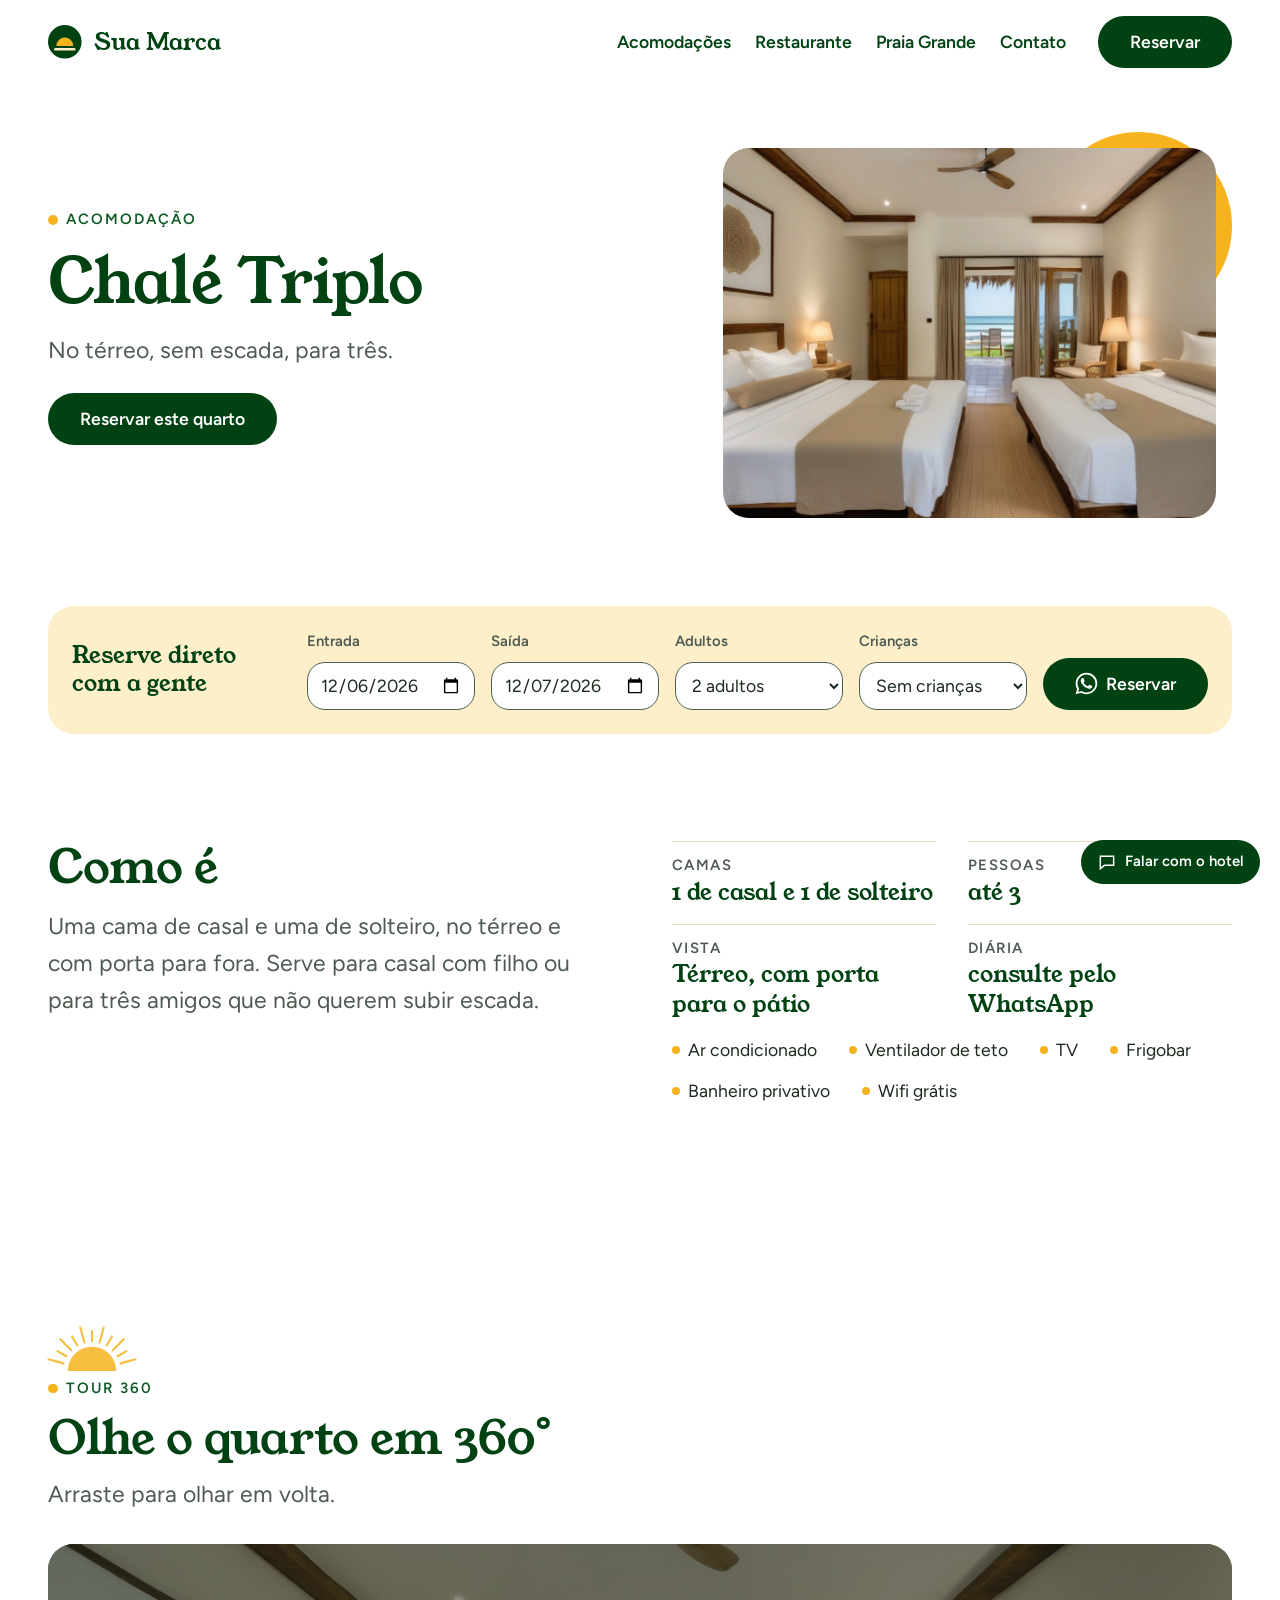
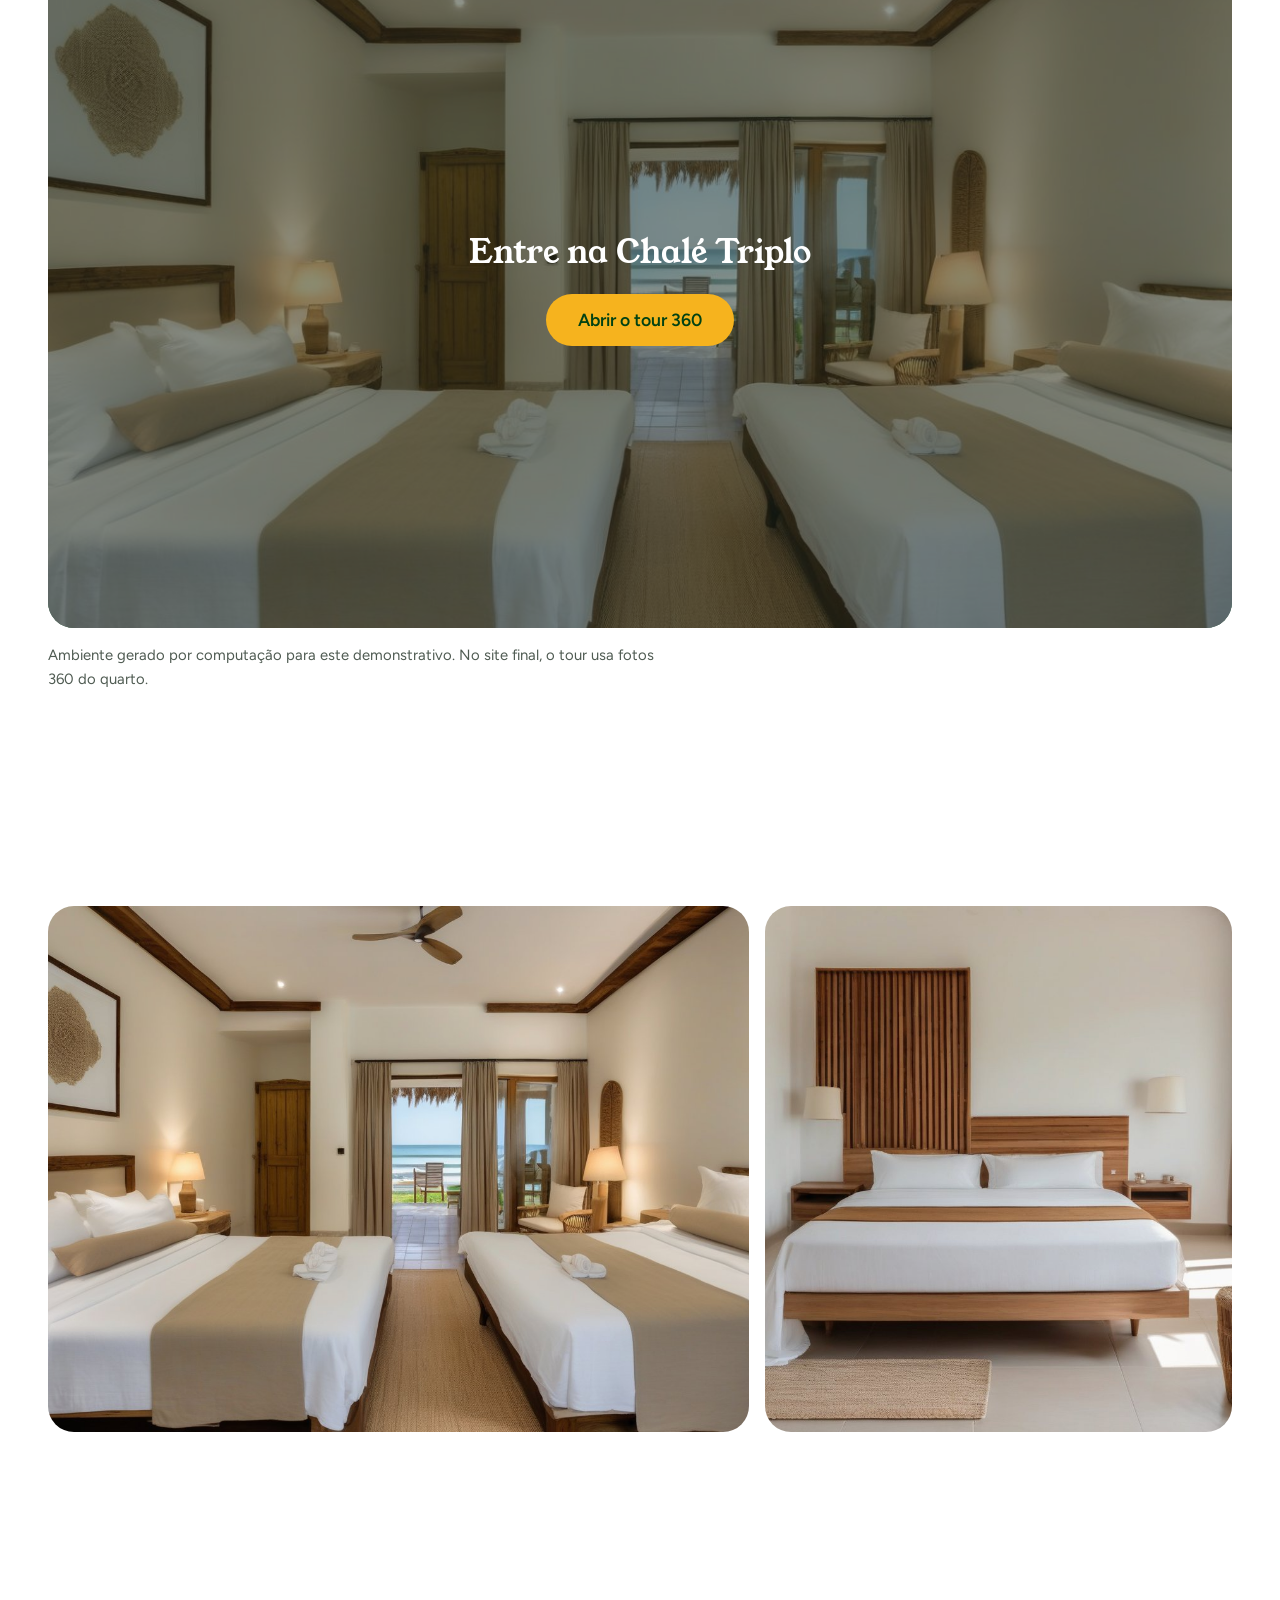
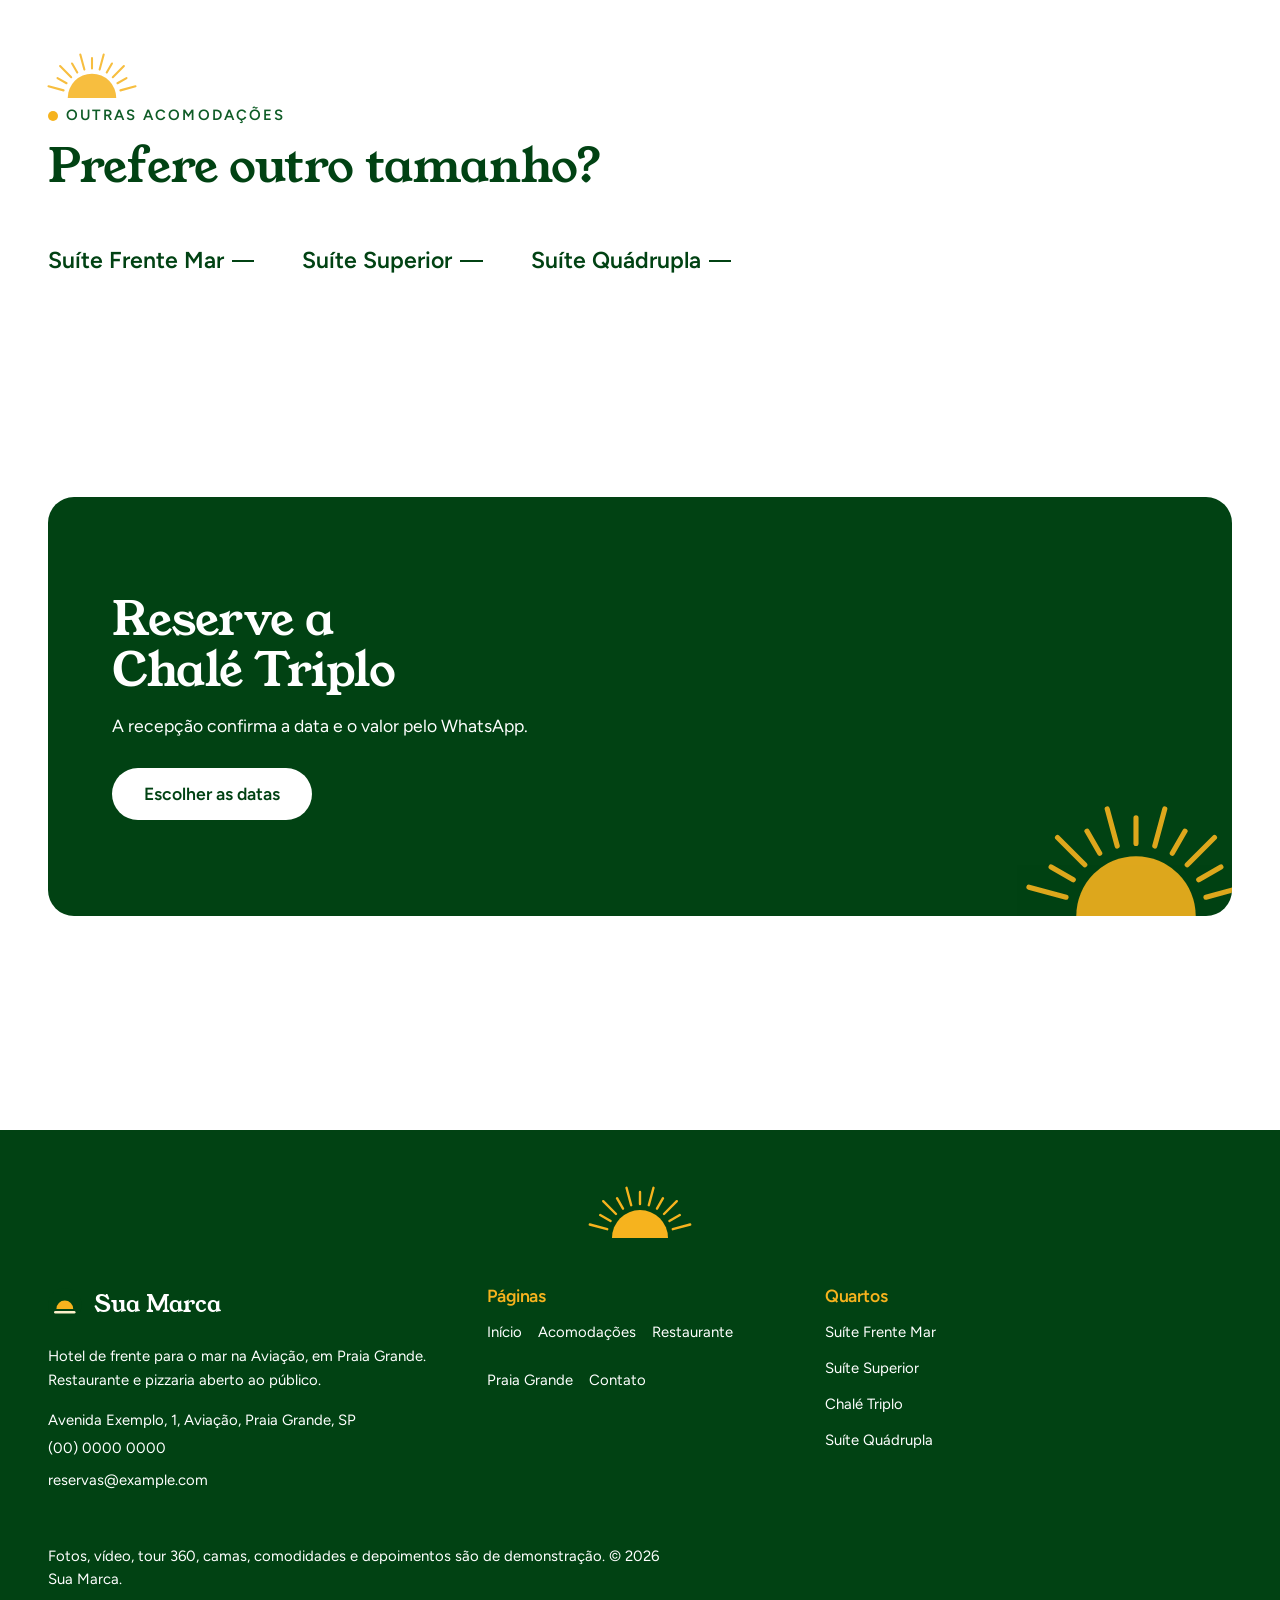
==== commit 8c4eba62: "Tour 360 so de olhar em volta, sem andar" ====
--- a/chale-triplo.html
+++ b/chale-triplo.html
@@ -22,7 +22,7 @@
 <link rel="stylesheet" href="css/base.css?v=050fb767">
 <link rel="stylesheet" href="css/site.css?v=3a13e930">
 <script type="application/ld+json">{"@context": "https://schema.org", "@type": "Hotel", "name": "Sua Marca", "description": "Hotel de frente para o mar no bairro Aviação, em Praia Grande, com restaurante e pizzaria aberto ao público.", "url": "https://lugusofficial.github.io/hotel-frente-mar-praia-grande/", "telephone": "+0000000000", "email": "reservas@example.com", "address": {"@type": "PostalAddress", "streetAddress": "Avenida Exemplo, 1", "addressLocality": "Praia Grande", "addressRegion": "SP", "addressCountry": "BR"}, "amenityFeature": [{"@type": "LocationFeatureSpecification", "name": "Restaurante", "value": true}, {"@type": "LocationFeatureSpecification", "name": "Wifi grátis", "value": true}, {"@type": "LocationFeatureSpecification", "name": "Ar condicionado", "value": true}]}</script>
-<script type="module" src="js/tour.js?v=59a9ff1e"></script>
+<script type="module" src="js/tour.js?v=98011144"></script>
 <script src="js/main.js?v=dd145b68" defer></script>
 <script src="js/atendente.js?v=088902ae" defer></script>
 </head>
@@ -89,18 +89,16 @@
     <div class="container tour" data-tour>
       <div class="cabeca">
         <p class="kicker">Tour 360</p>
-        <h2 id="tour-titulo">Ande pelo quarto</h2>
-        <p class="lead">Clique no chão para caminhar e arraste para olhar em volta.</p>
+        <h2 id="tour-titulo">Olhe o quarto em 360°</h2>
+        <p class="lead">Arraste para olhar em volta.</p>
       </div>
-      <div class="tour__palco" data-tour-palco tabindex="0" aria-label="Tour 360 do quarto Chalé Triplo. Setas ou W A S D andam e giram.">
+      <div class="tour__palco" data-tour-palco tabindex="0" aria-label="Tour 360 do quarto Chalé Triplo. Arraste ou use as setas para girar.">
         <canvas aria-hidden="true"></canvas>
         <div class="tour__portas" data-tour-portas></div>
         <p class="tour__onde" data-tour-onde>Chalé Triplo</p>
         <div class="tour__controles">
-          <button type="button" data-tour-mov="frente:1" aria-label="Andar para frente"><svg class="icon" viewBox="0 0 24 24" aria-hidden="true" focusable="false"><path d="M12 19V5M6 11l6-6 6 6"/></svg></button>
           <button type="button" data-tour-tela aria-label="Tela cheia"><svg class="icon" viewBox="0 0 24 24" aria-hidden="true" focusable="false"><path d="M4 9V4h5M20 9V4h-5M4 15v5h5M20 15v5h-5"/></svg></button>
           <button type="button" data-tour-mov="giro:-1" aria-label="Girar para a esquerda"><svg class="icon" viewBox="0 0 24 24" aria-hidden="true" focusable="false"><path d="M15 6l-6 6 6 6"/></svg></button>
-          <button type="button" data-tour-mov="frente:-1" aria-label="Andar para trás"><svg class="icon" viewBox="0 0 24 24" aria-hidden="true" focusable="false"><path d="M12 5v14M6 13l6 6 6-6"/></svg></button>
           <button type="button" data-tour-mov="giro:1" aria-label="Girar para a direita"><svg class="icon" viewBox="0 0 24 24" aria-hidden="true" focusable="false"><path d="M9 6l6 6-6 6"/></svg></button>
         </div>
         <div class="tour__veu" data-tour-veu aria-hidden="true"></div>
@@ -117,7 +115,7 @@
       <p class="tour__dica">Ambiente gerado por computação para este demonstrativo. No site final, o tour usa fotos 360 do quarto.</p>
     </div>
   </section>
-<script type="application/json" id="tour-dados">{"inicio": "triplo", "nos": {"triplo": {"nome": "Chalé Triplo", "olhar": 0.3, "andar": 1.2, "dica": "Clique no chão para andar.", "links": [], "img": "assets/tour/triplo.jpg", "dist": "assets/tour/triplo-d.png"}}}</script>
+<script type="application/json" id="tour-dados">{"inicio": "triplo", "nos": {"triplo": {"nome": "Chalé Triplo", "olhar": 0.3, "andar": 1.2, "dica": "Arraste para olhar em volta.", "links": [], "img": "assets/tour/triplo.jpg", "dist": "assets/tour/triplo-d.png"}}}</script>
 
   <section class="section">
     <div class="container">
